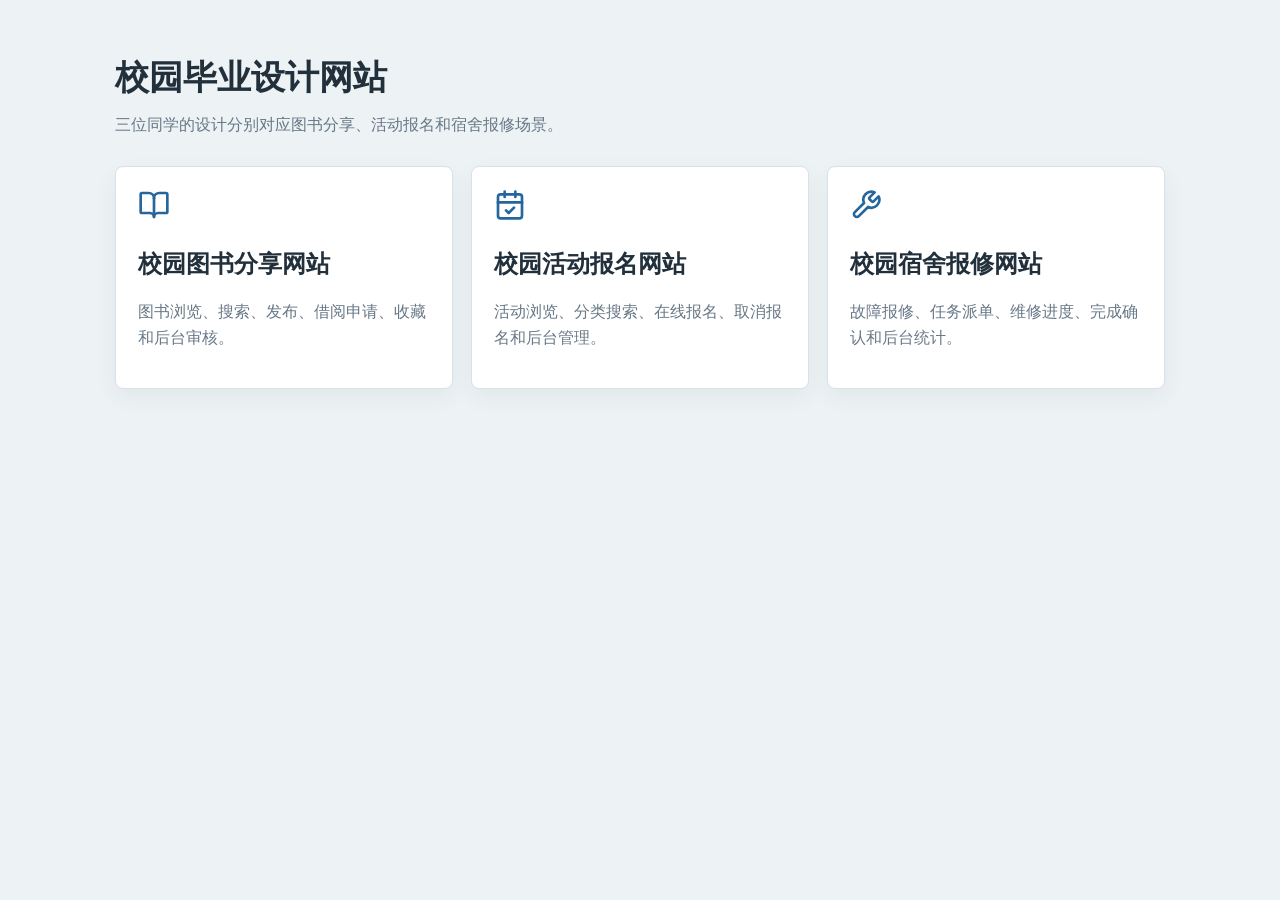
==== index.html @ 001015bd "Deploy three campus project websites" ====
<!doctype html>
<html lang="zh-CN">
  <head>
    <meta charset="UTF-8" />
    <meta name="viewport" content="width=device-width, initial-scale=1.0" />
    <title>校园毕业设计网站</title>
    <link rel="stylesheet" href="shared/styles.css" />
  </head>
  <body>
    <main class="landing-page">
      <h1>校园毕业设计网站</h1>
      <p>三位同学的设计分别对应图书分享、活动报名和宿舍报修场景。</p>
      <div class="project-links">
        <a class="project-link" href="book/">
          <i data-lucide="book-open"></i>
          <h2>校园图书分享网站</h2>
          <p>图书浏览、搜索、发布、借阅申请、收藏和后台审核。</p>
        </a>
        <a class="project-link" href="activity/">
          <i data-lucide="calendar-check"></i>
          <h2>校园活动报名网站</h2>
          <p>活动浏览、分类搜索、在线报名、取消报名和后台管理。</p>
        </a>
        <a class="project-link" href="repair/">
          <i data-lucide="wrench"></i>
          <h2>校园宿舍报修网站</h2>
          <p>故障报修、任务派单、维修进度、完成确认和后台统计。</p>
        </a>
      </div>
    </main>
    <script src="shared/lucide.min.js"></script>
    <script>lucide.createIcons();</script>
  </body>
</html>
---- shared/styles.css ----
:root {
  --ink: #22303c;
  --muted: #687887;
  --line: #d9e1e7;
  --paper: #ffffff;
  --soft: #f3f6f8;
  --blue: #25669c;
  --blue-dark: #184b76;
  --green: #377c58;
  --orange: #c46a2d;
  --red: #b84949;
  --shadow: 0 12px 32px rgba(27, 43, 57, 0.09);
}

* {
  box-sizing: border-box;
}

body {
  margin: 0;
  color: var(--ink);
  background: #edf2f5;
  font-family: "Microsoft YaHei", "PingFang SC", Arial, sans-serif;
  line-height: 1.6;
}

button,
input,
select,
textarea {
  font: inherit;
}

button {
  color: inherit;
}

button:focus-visible,
input:focus-visible,
select:focus-visible,
textarea:focus-visible {
  outline: 3px solid rgba(37, 102, 156, 0.22);
  outline-offset: 2px;
}

a {
  color: inherit;
  text-decoration: none;
}

.site-header {
  position: sticky;
  top: 0;
  z-index: 20;
  border-bottom: 1px solid var(--line);
  background: rgba(255, 255, 255, 0.98);
  box-shadow: 0 3px 10px rgba(27, 43, 57, 0.04);
}

.topbar,
.nav-row,
.page {
  width: min(1160px, calc(100% - 32px));
  margin: 0 auto;
}

.topbar {
  min-height: 70px;
  display: grid;
  grid-template-columns: minmax(210px, 1fr) minmax(260px, 520px) auto;
  align-items: center;
  gap: 20px;
}

.brand {
  display: inline-flex;
  align-items: center;
  gap: 10px;
  padding: 0;
  border: 0;
  background: transparent;
  cursor: pointer;
  text-align: left;
}

.brand-mark {
  width: 42px;
  height: 42px;
  display: grid;
  place-items: center;
  color: #fff;
  background: var(--blue);
  border-radius: 8px;
}

.brand-mark svg,
.brand-mark i {
  width: 22px;
  height: 22px;
}

.brand strong {
  display: block;
  font-size: 19px;
  line-height: 1.1;
}

.brand small {
  display: block;
  margin-top: 2px;
  color: var(--muted);
  font-size: 12px;
}

.global-search {
  display: grid;
  grid-template-columns: 20px minmax(0, 1fr) auto;
  align-items: center;
  gap: 8px;
  height: 42px;
  padding: 0 7px 0 12px;
  border: 1px solid var(--line);
  background: var(--soft);
  border-radius: 7px;
}

.global-search input {
  min-width: 0;
  border: 0;
  outline: 0;
  background: transparent;
}

.global-search button,
.primary-button {
  min-height: 36px;
  display: inline-flex;
  align-items: center;
  justify-content: center;
  gap: 6px;
  padding: 0 14px;
  color: #fff;
  border: 1px solid var(--blue);
  background: var(--blue);
  border-radius: 6px;
  cursor: pointer;
}

.global-search button:hover,
.primary-button:hover {
  background: var(--blue-dark);
}

.header-actions {
  display: flex;
  justify-content: flex-end;
  gap: 8px;
}

.secondary-button,
.danger-button,
.text-button {
  min-height: 36px;
  display: inline-flex;
  align-items: center;
  justify-content: center;
  gap: 6px;
  padding: 0 13px;
  border-radius: 6px;
  cursor: pointer;
}

.secondary-button {
  color: var(--ink);
  border: 1px solid var(--line);
  background: #fff;
}

.secondary-button:hover {
  border-color: #b7c5d0;
  background: #f7f9fb;
}

.danger-button {
  color: #fff;
  border: 1px solid var(--red);
  background: var(--red);
}

.text-button {
  padding: 0;
  color: var(--blue);
  border: 0;
  background: transparent;
}

.primary-button svg,
.secondary-button svg,
.danger-button svg,
.text-button svg {
  width: 17px;
  height: 17px;
}

.nav-row {
  display: flex;
  gap: 3px;
  overflow-x: auto;
}

.nav-row button {
  position: relative;
  min-height: 47px;
  display: inline-flex;
  align-items: center;
  gap: 7px;
  padding: 0 14px;
  white-space: nowrap;
  color: #50606e;
  border: 0;
  background: transparent;
  cursor: pointer;
}

.nav-row button.active,
.nav-row button:hover {
  color: var(--blue);
}

.nav-row button.active::after {
  content: "";
  position: absolute;
  left: 12px;
  right: 12px;
  bottom: 0;
  height: 3px;
  background: var(--blue);
  border-radius: 2px 2px 0 0;
}

.page {
  padding: 24px 0 54px;
}

.view {
  display: none;
}

.view.active {
  display: block;
}

.page-banner {
  display: grid;
  grid-template-columns: minmax(0, 1fr) minmax(260px, 390px);
  align-items: center;
  gap: 32px;
  min-height: 220px;
  padding: 34px 40px;
  color: #fff;
  background: linear-gradient(120deg, #1d517f, #387d5a);
  border-radius: 8px;
}

.page-banner h1 {
  margin: 0;
  font-size: 32px;
  line-height: 1.3;
}

.page-banner p {
  margin: 10px 0 0;
  color: rgba(255, 255, 255, 0.84);
}

.eyebrow {
  display: inline-block;
  margin-bottom: 5px;
  color: var(--blue);
  font-size: 12px;
  font-weight: 700;
  letter-spacing: 0.08em;
}

.page-banner .eyebrow {
  color: #dcecff;
}

.banner-panel {
  padding: 20px;
  color: var(--ink);
  background: #fff;
  border-radius: 8px;
  box-shadow: var(--shadow);
}

.banner-panel strong {
  display: block;
  margin-bottom: 6px;
  font-size: 18px;
}

.banner-panel p {
  margin: 0 0 14px;
  color: var(--muted);
}

.page-head,
.section-head {
  display: flex;
  align-items: flex-end;
  justify-content: space-between;
  gap: 16px;
}

.page-head {
  margin-bottom: 18px;
  padding: 20px 22px;
  background: #fff;
  border: 1px solid var(--line);
  border-radius: 8px;
}

.section-head {
  margin: 28px 0 12px;
}

.page-head h1,
.section-head h2 {
  margin: 0;
}

.page-head p,
.section-head p {
  margin: 5px 0 0;
  color: var(--muted);
}

.stats-strip {
  display: grid;
  grid-template-columns: repeat(4, minmax(0, 1fr));
  gap: 1px;
  margin: 18px 0 24px;
  overflow: hidden;
  background: var(--line);
  border: 1px solid var(--line);
  border-radius: 8px;
}

.stat {
  min-height: 70px;
  padding: 12px 16px;
  background: #fff;
}

.stat strong {
  display: block;
  color: var(--blue);
  font-size: 22px;
}

.stat span {
  color: var(--muted);
  font-size: 13px;
}

.filter-bar {
  display: grid;
  gap: 10px;
  margin-bottom: 18px;
  padding: 16px 18px;
  background: #fff;
  border: 1px solid var(--line);
  border-radius: 8px;
}

.filter-line {
  display: grid;
  grid-template-columns: 62px minmax(0, 1fr);
  align-items: start;
  gap: 10px;
}

.filter-line > span {
  padding-top: 6px;
  color: var(--muted);
  font-size: 13px;
  font-weight: 700;
}

.chip-list {
  display: flex;
  flex-wrap: wrap;
  gap: 8px;
}

.chip-list button {
  min-height: 34px;
  padding: 0 12px;
  border: 1px solid var(--line);
  background: #fff;
  border-radius: 999px;
  cursor: pointer;
}

.chip-list button.active,
.chip-list button:hover {
  color: var(--blue);
  border-color: #9bbbd7;
  background: #eef5fb;
}

.card-grid {
  display: grid;
  grid-template-columns: repeat(4, minmax(0, 1fr));
  gap: 16px;
}

.data-card {
  min-width: 0;
  overflow: hidden;
  background: #fff;
  border: 1px solid var(--line);
  border-radius: 8px;
}

.data-card-media {
  aspect-ratio: 16 / 10;
  background: #e9eef2;
}

.data-card-media img {
  width: 100%;
  height: 100%;
  display: block;
  object-fit: cover;
}

.data-card-body {
  padding: 13px;
}

.data-card-body h3 {
  display: -webkit-box;
  min-height: 48px;
  margin: 4px 0 8px;
  overflow: hidden;
  font-size: 16px;
  line-height: 1.5;
  -webkit-box-orient: vertical;
  -webkit-line-clamp: 2;
}

.category-label {
  color: var(--green);
  font-size: 12px;
  font-weight: 700;
}

.card-price {
  color: var(--orange);
  font-size: 20px;
  font-weight: 700;
}

.card-meta {
  display: flex;
  justify-content: space-between;
  gap: 8px;
  margin-top: 8px;
  color: var(--muted);
  font-size: 12px;
}

.card-actions {
  display: flex;
  flex-wrap: wrap;
  gap: 7px;
  margin-top: 12px;
}

.card-actions button {
  min-height: 32px;
  padding: 0 10px;
  font-size: 13px;
}

.status {
  display: inline-flex;
  min-height: 23px;
  align-items: center;
  padding: 0 8px;
  border-radius: 999px;
  font-size: 12px;
  font-weight: 700;
}

.status-pending {
  color: #855714;
  background: #fff1cf;
}

.status-active,
.status-open,
.status-completed {
  color: #276342;
  background: #e2f3e8;
}

.status-sold,
.status-closed,
.status-cancelled {
  color: #626c76;
  background: #e9edf1;
}

.status-processing,
.status-assigned,
.status-full {
  color: #285d8a;
  background: #e2eef8;
}

.empty-state {
  grid-column: 1 / -1;
  padding: 38px 20px;
  text-align: center;
  color: var(--muted);
  border: 1px dashed #bdc9d3;
  background: rgba(255, 255, 255, 0.75);
  border-radius: 8px;
}

.empty-state svg {
  width: 30px;
  height: 30px;
  margin-bottom: 8px;
}

.record-list {
  display: grid;
  gap: 10px;
}

.record {
  display: grid;
  grid-template-columns: 88px minmax(0, 1fr) auto;
  align-items: center;
  gap: 14px;
  padding: 12px;
  background: #fff;
  border: 1px solid var(--line);
  border-radius: 8px;
}

.record img {
  width: 88px;
  height: 66px;
  object-fit: cover;
  border-radius: 6px;
}

.record-info {
  min-width: 0;
}

.record-info strong {
  display: block;
  overflow: hidden;
  text-overflow: ellipsis;
  white-space: nowrap;
}

.record-info p {
  margin: 3px 0 0;
  color: var(--muted);
  font-size: 13px;
}

.record-actions {
  display: flex;
  flex-wrap: wrap;
  justify-content: flex-end;
  gap: 7px;
}

.record-actions button {
  min-height: 32px;
  padding: 0 10px;
  font-size: 13px;
}

.form-shell,
.profile-shell,
.admin-panel {
  padding: 20px;
  background: #fff;
  border: 1px solid var(--line);
  border-radius: 8px;
}

.form-grid {
  display: grid;
  grid-template-columns: repeat(2, minmax(0, 1fr));
  gap: 14px 16px;
}

.field {
  display: grid;
  gap: 6px;
}

.field.full {
  grid-column: 1 / -1;
}

.field label {
  font-weight: 700;
}

.field input,
.field select,
.field textarea {
  width: 100%;
  min-height: 42px;
  padding: 8px 10px;
  border: 1px solid #c7d2dc;
  border-radius: 6px;
  background: #fff;
}

.field textarea {
  min-height: 100px;
  resize: vertical;
}

.form-actions {
  display: flex;
  gap: 9px;
  flex-wrap: wrap;
  margin-top: 16px;
}

.table-wrap {
  overflow-x: auto;
}

table {
  width: 100%;
  min-width: 720px;
  border-collapse: collapse;
}

th,
td {
  padding: 10px;
  border-bottom: 1px solid #e7edf1;
  text-align: left;
}

th {
  background: #f4f8fb;
  font-size: 13px;
}

.modal {
  width: min(560px, calc(100% - 24px));
  max-height: calc(100vh - 32px);
  padding: 0;
  border: 0;
  background: transparent;
}

.modal::backdrop {
  background: rgba(16, 27, 38, 0.58);
}

.modal-card {
  position: relative;
  max-height: calc(100vh - 32px);
  padding: 24px;
  overflow-y: auto;
  background: #fff;
  border-radius: 10px;
  box-shadow: 0 24px 70px rgba(16, 27, 38, 0.25);
}

.modal-close {
  position: absolute;
  top: 12px;
  right: 12px;
  width: 34px;
  height: 34px;
  display: grid;
  place-items: center;
  padding: 0;
  border: 0;
  background: transparent;
  border-radius: 50%;
  cursor: pointer;
}

.auth-tabs {
  display: grid;
  grid-template-columns: repeat(2, 1fr);
  margin: 16px 0;
  border-bottom: 1px solid var(--line);
}

.auth-tabs button {
  height: 40px;
  border: 0;
  border-bottom: 3px solid transparent;
  background: transparent;
  cursor: pointer;
}

.auth-tabs button.active {
  color: var(--blue);
  border-color: var(--blue);
  font-weight: 700;
}

.demo-note {
  color: var(--muted);
  font-size: 13px;
}

.toast {
  position: fixed;
  left: 50%;
  bottom: 24px;
  z-index: 100;
  min-width: 210px;
  max-width: calc(100% - 32px);
  padding: 10px 15px;
  color: #fff;
  text-align: center;
  background: #263542;
  border-radius: 6px;
  box-shadow: var(--shadow);
  opacity: 0;
  transform: translate(-50%, 10px);
  pointer-events: none;
  transition: 160ms ease;
}

.toast.show {
  opacity: 1;
  transform: translate(-50%, 0);
}

[hidden] {
  display: none !important;
}

.landing-page {
  width: min(1050px, calc(100% - 30px));
  margin: 0 auto;
  padding: 50px 0;
}

.landing-page h1 {
  margin: 0 0 8px;
  font-size: 34px;
}

.landing-page > p {
  margin: 0 0 28px;
  color: var(--muted);
}

.project-links {
  display: grid;
  grid-template-columns: repeat(3, minmax(0, 1fr));
  gap: 18px;
}

.project-link {
  min-height: 210px;
  padding: 22px;
  background: #fff;
  border: 1px solid var(--line);
  border-radius: 8px;
  box-shadow: 0 8px 22px rgba(27, 43, 57, 0.06);
}

.project-link svg {
  width: 32px;
  height: 32px;
  color: var(--blue);
}

.project-link h2 {
  margin: 16px 0 8px;
}

.project-link p {
  color: var(--muted);
}

@media (max-width: 900px) {
  .topbar {
    grid-template-columns: 1fr auto;
    padding: 11px 0;
  }

  .global-search {
    grid-column: 1 / -1;
    grid-row: 2;
  }

  .page-banner {
    grid-template-columns: 1fr;
    padding: 28px;
  }

  .card-grid {
    grid-template-columns: repeat(2, minmax(0, 1fr));
  }

  .stats-strip {
    grid-template-columns: repeat(2, minmax(0, 1fr));
  }

  .project-links {
    grid-template-columns: 1fr;
  }
}

@media (max-width: 620px) {
  .topbar,
  .nav-row,
  .page {
    width: min(100% - 20px, 1160px);
  }

  .brand small,
  .header-actions .logout-label {
    display: none;
  }

  .page-banner h1 {
    font-size: 27px;
  }

  .card-grid,
  .form-grid {
    grid-template-columns: 1fr;
  }

  .filter-line {
    grid-template-columns: 1fr;
  }

  .page-head,
  .section-head {
    flex-direction: column;
    align-items: flex-start;
  }

  .record {
    grid-template-columns: 72px minmax(0, 1fr);
  }

  .record img {
    width: 72px;
    height: 58px;
  }

  .record-actions {
    grid-column: 1 / -1;
    justify-content: flex-start;
  }
}
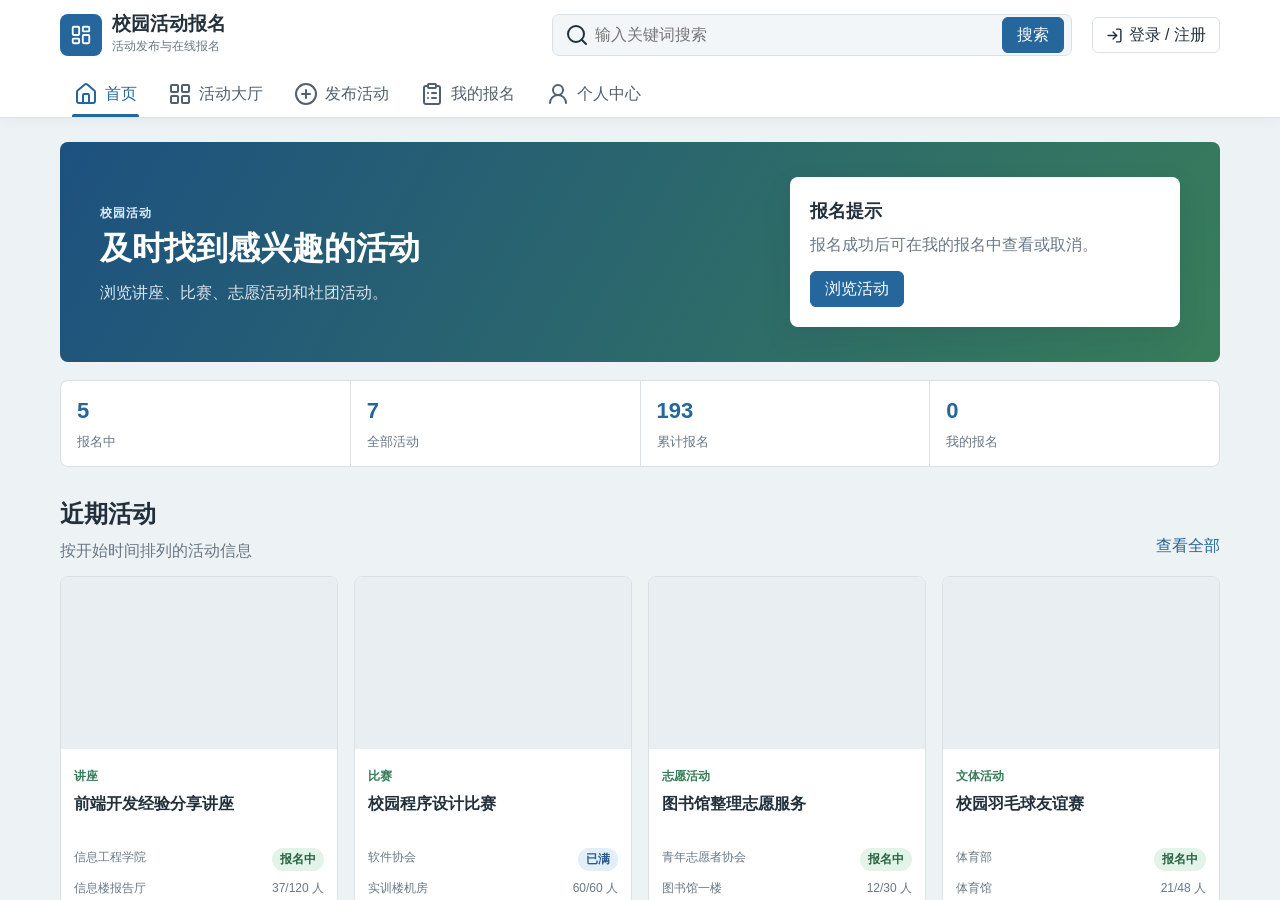
==== commit 49a9a116: "Deploy three campus project websites" ====
--- a/index.html
+++ b/index.html
@@ -3,32 +3,10 @@
   <head>
     <meta charset="UTF-8" />
     <meta name="viewport" content="width=device-width, initial-scale=1.0" />
-    <title>校园毕业设计网站</title>
-    <link rel="stylesheet" href="shared/styles.css" />
+    <meta http-equiv="refresh" content="0; url=activity/" />
+    <title>校园活动报名网站</title>
   </head>
   <body>
-    <main class="landing-page">
-      <h1>校园毕业设计网站</h1>
-      <p>三位同学的设计分别对应图书分享、活动报名和宿舍报修场景。</p>
-      <div class="project-links">
-        <a class="project-link" href="book/">
-          <i data-lucide="book-open"></i>
-          <h2>校园图书分享网站</h2>
-          <p>图书浏览、搜索、发布、借阅申请、收藏和后台审核。</p>
-        </a>
-        <a class="project-link" href="activity/">
-          <i data-lucide="calendar-check"></i>
-          <h2>校园活动报名网站</h2>
-          <p>活动浏览、分类搜索、在线报名、取消报名和后台管理。</p>
-        </a>
-        <a class="project-link" href="repair/">
-          <i data-lucide="wrench"></i>
-          <h2>校园宿舍报修网站</h2>
-          <p>故障报修、任务派单、维修进度、完成确认和后台统计。</p>
-        </a>
-      </div>
-    </main>
-    <script src="shared/lucide.min.js"></script>
-    <script>lucide.createIcons();</script>
+    <p><a href="activity/">进入校园活动报名网站</a></p>
   </body>
 </html>
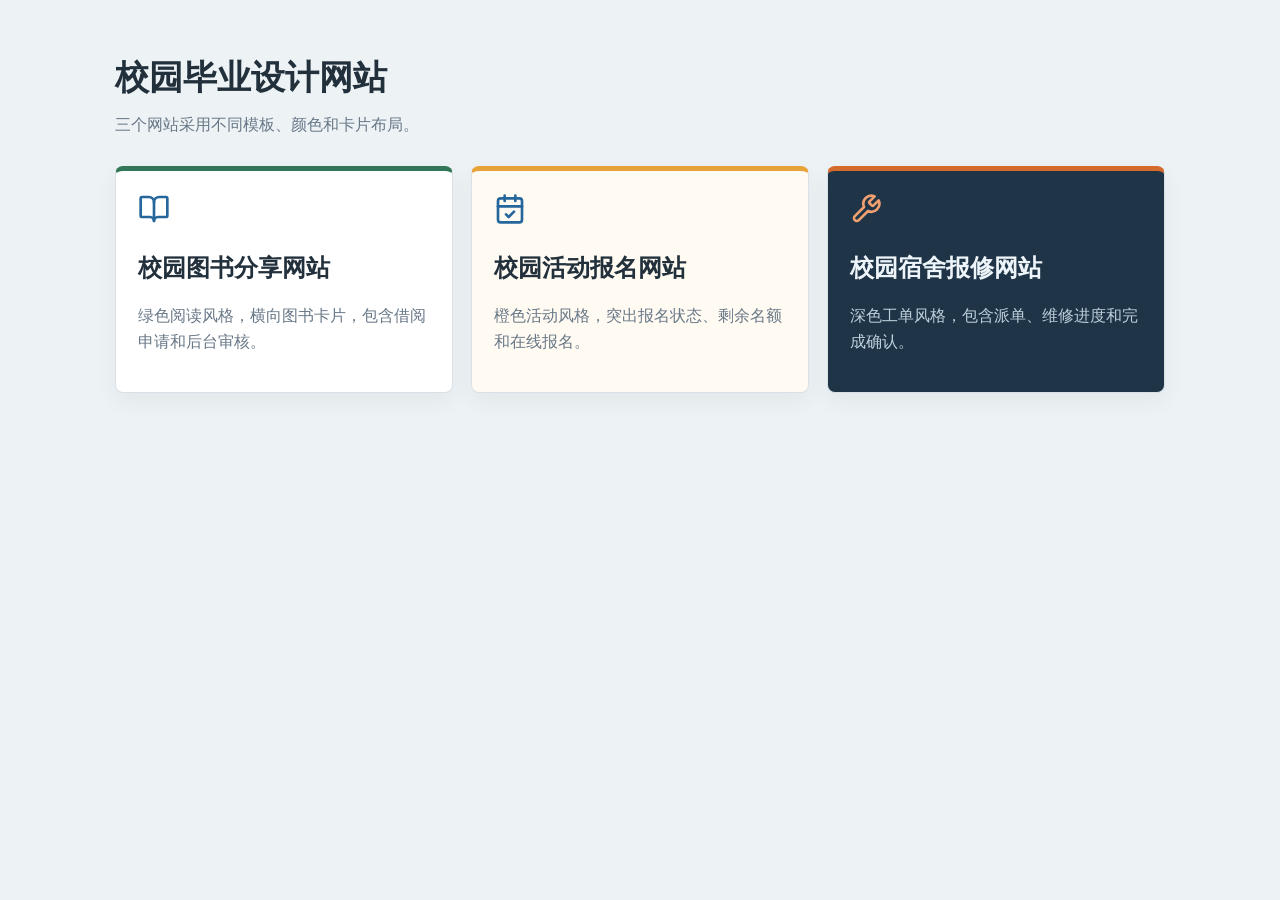
==== commit aab29c06: "Deploy three campus project websites" ====
--- a/index.html
+++ b/index.html
@@ -3,10 +3,32 @@
   <head>
     <meta charset="UTF-8" />
     <meta name="viewport" content="width=device-width, initial-scale=1.0" />
-    <meta http-equiv="refresh" content="0; url=activity/" />
-    <title>校园活动报名网站</title>
+    <title>校园毕业设计网站</title>
+    <link rel="stylesheet" href="shared/styles.css" />
   </head>
-  <body>
-    <p><a href="activity/">进入校园活动报名网站</a></p>
+  <body class="landing-body">
+    <main class="landing-page">
+      <h1>校园毕业设计网站</h1>
+      <p>三个网站采用不同模板、颜色和卡片布局。</p>
+      <div class="project-links">
+        <a class="project-link book-link" href="book/">
+          <i data-lucide="book-open"></i>
+          <h2>校园图书分享网站</h2>
+          <p>绿色阅读风格，横向图书卡片，包含借阅申请和后台审核。</p>
+        </a>
+        <a class="project-link activity-link" href="activity/">
+          <i data-lucide="calendar-check"></i>
+          <h2>校园活动报名网站</h2>
+          <p>橙色活动风格，突出报名状态、剩余名额和在线报名。</p>
+        </a>
+        <a class="project-link repair-link" href="repair/">
+          <i data-lucide="wrench"></i>
+          <h2>校园宿舍报修网站</h2>
+          <p>深色工单风格，包含派单、维修进度和完成确认。</p>
+        </a>
+      </div>
+    </main>
+    <script src="shared/lucide.min.js"></script>
+    <script>lucide.createIcons();</script>
   </body>
 </html>
--- a/shared/styles.css
+++ b/shared/styles.css
@@ -0,0 +1,1065 @@
+:root {
+  --ink: #22303c;
+  --muted: #687887;
+  --line: #d9e1e7;
+  --paper: #ffffff;
+  --soft: #f3f6f8;
+  --blue: #25669c;
+  --blue-dark: #184b76;
+  --green: #377c58;
+  --orange: #c46a2d;
+  --red: #b84949;
+  --shadow: 0 12px 32px rgba(27, 43, 57, 0.09);
+}
+
+* {
+  box-sizing: border-box;
+}
+
+body {
+  margin: 0;
+  color: var(--ink);
+  background: #edf2f5;
+  font-family: "Microsoft YaHei", "PingFang SC", Arial, sans-serif;
+  line-height: 1.6;
+}
+
+button,
+input,
+select,
+textarea {
+  font: inherit;
+}
+
+button {
+  color: inherit;
+}
+
+button:focus-visible,
+input:focus-visible,
+select:focus-visible,
+textarea:focus-visible {
+  outline: 3px solid rgba(37, 102, 156, 0.22);
+  outline-offset: 2px;
+}
+
+a {
+  color: inherit;
+  text-decoration: none;
+}
+
+.site-header {
+  position: sticky;
+  top: 0;
+  z-index: 20;
+  border-bottom: 1px solid var(--line);
+  background: rgba(255, 255, 255, 0.98);
+  box-shadow: 0 3px 10px rgba(27, 43, 57, 0.04);
+}
+
+.topbar,
+.nav-row,
+.page {
+  width: min(1160px, calc(100% - 32px));
+  margin: 0 auto;
+}
+
+.topbar {
+  min-height: 70px;
+  display: grid;
+  grid-template-columns: minmax(210px, 1fr) minmax(260px, 520px) auto;
+  align-items: center;
+  gap: 20px;
+}
+
+.brand {
+  display: inline-flex;
+  align-items: center;
+  gap: 10px;
+  padding: 0;
+  border: 0;
+  background: transparent;
+  cursor: pointer;
+  text-align: left;
+}
+
+.brand-mark {
+  width: 42px;
+  height: 42px;
+  display: grid;
+  place-items: center;
+  color: #fff;
+  background: var(--blue);
+  border-radius: 8px;
+}
+
+.brand-mark svg,
+.brand-mark i {
+  width: 22px;
+  height: 22px;
+}
+
+.brand strong {
+  display: block;
+  font-size: 19px;
+  line-height: 1.1;
+}
+
+.brand small {
+  display: block;
+  margin-top: 2px;
+  color: var(--muted);
+  font-size: 12px;
+}
+
+.global-search {
+  display: grid;
+  grid-template-columns: 20px minmax(0, 1fr) auto;
+  align-items: center;
+  gap: 8px;
+  height: 42px;
+  padding: 0 7px 0 12px;
+  border: 1px solid var(--line);
+  background: var(--soft);
+  border-radius: 7px;
+}
+
+.global-search input {
+  min-width: 0;
+  border: 0;
+  outline: 0;
+  background: transparent;
+}
+
+.global-search button,
+.primary-button {
+  min-height: 36px;
+  display: inline-flex;
+  align-items: center;
+  justify-content: center;
+  gap: 6px;
+  padding: 0 14px;
+  color: #fff;
+  border: 1px solid var(--blue);
+  background: var(--blue);
+  border-radius: 6px;
+  cursor: pointer;
+}
+
+.global-search button:hover,
+.primary-button:hover {
+  background: var(--blue-dark);
+}
+
+.header-actions {
+  display: flex;
+  justify-content: flex-end;
+  gap: 8px;
+}
+
+.secondary-button,
+.danger-button,
+.text-button {
+  min-height: 36px;
+  display: inline-flex;
+  align-items: center;
+  justify-content: center;
+  gap: 6px;
+  padding: 0 13px;
+  border-radius: 6px;
+  cursor: pointer;
+}
+
+.secondary-button {
+  color: var(--ink);
+  border: 1px solid var(--line);
+  background: #fff;
+}
+
+.secondary-button:hover {
+  border-color: #b7c5d0;
+  background: #f7f9fb;
+}
+
+.danger-button {
+  color: #fff;
+  border: 1px solid var(--red);
+  background: var(--red);
+}
+
+.text-button {
+  padding: 0;
+  color: var(--blue);
+  border: 0;
+  background: transparent;
+}
+
+.primary-button svg,
+.secondary-button svg,
+.danger-button svg,
+.text-button svg {
+  width: 17px;
+  height: 17px;
+}
+
+.nav-row {
+  display: flex;
+  gap: 3px;
+  overflow-x: auto;
+}
+
+.nav-row button {
+  position: relative;
+  min-height: 47px;
+  display: inline-flex;
+  align-items: center;
+  gap: 7px;
+  padding: 0 14px;
+  white-space: nowrap;
+  color: #50606e;
+  border: 0;
+  background: transparent;
+  cursor: pointer;
+}
+
+.nav-row button.active,
+.nav-row button:hover {
+  color: var(--blue);
+}
+
+.nav-row button.active::after {
+  content: "";
+  position: absolute;
+  left: 12px;
+  right: 12px;
+  bottom: 0;
+  height: 3px;
+  background: var(--blue);
+  border-radius: 2px 2px 0 0;
+}
+
+.page {
+  padding: 24px 0 54px;
+}
+
+.view {
+  display: none;
+}
+
+.view.active {
+  display: block;
+}
+
+.page-banner {
+  display: grid;
+  grid-template-columns: minmax(0, 1fr) minmax(260px, 390px);
+  align-items: center;
+  gap: 32px;
+  min-height: 220px;
+  padding: 34px 40px;
+  color: #fff;
+  background: linear-gradient(120deg, #1d517f, #387d5a);
+  border-radius: 8px;
+}
+
+.page-banner h1 {
+  margin: 0;
+  font-size: 32px;
+  line-height: 1.3;
+}
+
+.page-banner p {
+  margin: 10px 0 0;
+  color: rgba(255, 255, 255, 0.84);
+}
+
+.eyebrow {
+  display: inline-block;
+  margin-bottom: 5px;
+  color: var(--blue);
+  font-size: 12px;
+  font-weight: 700;
+  letter-spacing: 0.08em;
+}
+
+.page-banner .eyebrow {
+  color: #dcecff;
+}
+
+.banner-panel {
+  padding: 20px;
+  color: var(--ink);
+  background: #fff;
+  border-radius: 8px;
+  box-shadow: var(--shadow);
+}
+
+.banner-panel strong {
+  display: block;
+  margin-bottom: 6px;
+  font-size: 18px;
+}
+
+.banner-panel p {
+  margin: 0 0 14px;
+  color: var(--muted);
+}
+
+.page-head,
+.section-head {
+  display: flex;
+  align-items: flex-end;
+  justify-content: space-between;
+  gap: 16px;
+}
+
+.page-head {
+  margin-bottom: 18px;
+  padding: 20px 22px;
+  background: #fff;
+  border: 1px solid var(--line);
+  border-radius: 8px;
+}
+
+.section-head {
+  margin: 28px 0 12px;
+}
+
+.page-head h1,
+.section-head h2 {
+  margin: 0;
+}
+
+.page-head p,
+.section-head p {
+  margin: 5px 0 0;
+  color: var(--muted);
+}
+
+.stats-strip {
+  display: grid;
+  grid-template-columns: repeat(4, minmax(0, 1fr));
+  gap: 1px;
+  margin: 18px 0 24px;
+  overflow: hidden;
+  background: var(--line);
+  border: 1px solid var(--line);
+  border-radius: 8px;
+}
+
+.stat {
+  min-height: 70px;
+  padding: 12px 16px;
+  background: #fff;
+}
+
+.stat strong {
+  display: block;
+  color: var(--blue);
+  font-size: 22px;
+}
+
+.stat span {
+  color: var(--muted);
+  font-size: 13px;
+}
+
+.filter-bar {
+  display: grid;
+  gap: 10px;
+  margin-bottom: 18px;
+  padding: 16px 18px;
+  background: #fff;
+  border: 1px solid var(--line);
+  border-radius: 8px;
+}
+
+.filter-line {
+  display: grid;
+  grid-template-columns: 62px minmax(0, 1fr);
+  align-items: start;
+  gap: 10px;
+}
+
+.filter-line > span {
+  padding-top: 6px;
+  color: var(--muted);
+  font-size: 13px;
+  font-weight: 700;
+}
+
+.chip-list {
+  display: flex;
+  flex-wrap: wrap;
+  gap: 8px;
+}
+
+.chip-list button {
+  min-height: 34px;
+  padding: 0 12px;
+  border: 1px solid var(--line);
+  background: #fff;
+  border-radius: 999px;
+  cursor: pointer;
+}
+
+.chip-list button.active,
+.chip-list button:hover {
+  color: var(--blue);
+  border-color: #9bbbd7;
+  background: #eef5fb;
+}
+
+.card-grid {
+  display: grid;
+  grid-template-columns: repeat(4, minmax(0, 1fr));
+  gap: 16px;
+}
+
+.data-card {
+  min-width: 0;
+  overflow: hidden;
+  background: #fff;
+  border: 1px solid var(--line);
+  border-radius: 8px;
+}
+
+.data-card-media {
+  aspect-ratio: 16 / 10;
+  background: #e9eef2;
+}
+
+.data-card-media img {
+  width: 100%;
+  height: 100%;
+  display: block;
+  object-fit: cover;
+}
+
+.data-card-body {
+  padding: 13px;
+}
+
+.data-card-body h3 {
+  display: -webkit-box;
+  min-height: 48px;
+  margin: 4px 0 8px;
+  overflow: hidden;
+  font-size: 16px;
+  line-height: 1.5;
+  -webkit-box-orient: vertical;
+  -webkit-line-clamp: 2;
+}
+
+.category-label {
+  color: var(--green);
+  font-size: 12px;
+  font-weight: 700;
+}
+
+.card-price {
+  color: var(--orange);
+  font-size: 20px;
+  font-weight: 700;
+}
+
+.card-meta {
+  display: flex;
+  justify-content: space-between;
+  gap: 8px;
+  margin-top: 8px;
+  color: var(--muted);
+  font-size: 12px;
+}
+
+.card-actions {
+  display: flex;
+  flex-wrap: wrap;
+  gap: 7px;
+  margin-top: 12px;
+}
+
+.card-actions button {
+  min-height: 32px;
+  padding: 0 10px;
+  font-size: 13px;
+}
+
+.status {
+  display: inline-flex;
+  min-height: 23px;
+  align-items: center;
+  padding: 0 8px;
+  border-radius: 999px;
+  font-size: 12px;
+  font-weight: 700;
+}
+
+.status-pending {
+  color: #855714;
+  background: #fff1cf;
+}
+
+.status-active,
+.status-open,
+.status-completed {
+  color: #276342;
+  background: #e2f3e8;
+}
+
+.status-sold,
+.status-closed,
+.status-cancelled {
+  color: #626c76;
+  background: #e9edf1;
+}
+
+.status-processing,
+.status-assigned,
+.status-full {
+  color: #285d8a;
+  background: #e2eef8;
+}
+
+.empty-state {
+  grid-column: 1 / -1;
+  padding: 38px 20px;
+  text-align: center;
+  color: var(--muted);
+  border: 1px dashed #bdc9d3;
+  background: rgba(255, 255, 255, 0.75);
+  border-radius: 8px;
+}
+
+.empty-state svg {
+  width: 30px;
+  height: 30px;
+  margin-bottom: 8px;
+}
+
+.record-list {
+  display: grid;
+  gap: 10px;
+}
+
+.record {
+  display: grid;
+  grid-template-columns: 88px minmax(0, 1fr) auto;
+  align-items: center;
+  gap: 14px;
+  padding: 12px;
+  background: #fff;
+  border: 1px solid var(--line);
+  border-radius: 8px;
+}
+
+.record img {
+  width: 88px;
+  height: 66px;
+  object-fit: cover;
+  border-radius: 6px;
+}
+
+.record-info {
+  min-width: 0;
+}
+
+.record-info strong {
+  display: block;
+  overflow: hidden;
+  text-overflow: ellipsis;
+  white-space: nowrap;
+}
+
+.record-info p {
+  margin: 3px 0 0;
+  color: var(--muted);
+  font-size: 13px;
+}
+
+.record-actions {
+  display: flex;
+  flex-wrap: wrap;
+  justify-content: flex-end;
+  gap: 7px;
+}
+
+.record-actions button {
+  min-height: 32px;
+  padding: 0 10px;
+  font-size: 13px;
+}
+
+.form-shell,
+.profile-shell,
+.admin-panel {
+  padding: 20px;
+  background: #fff;
+  border: 1px solid var(--line);
+  border-radius: 8px;
+}
+
+.form-grid {
+  display: grid;
+  grid-template-columns: repeat(2, minmax(0, 1fr));
+  gap: 14px 16px;
+}
+
+.field {
+  display: grid;
+  gap: 6px;
+}
+
+.field.full {
+  grid-column: 1 / -1;
+}
+
+.field label {
+  font-weight: 700;
+}
+
+.field input,
+.field select,
+.field textarea {
+  width: 100%;
+  min-height: 42px;
+  padding: 8px 10px;
+  border: 1px solid #c7d2dc;
+  border-radius: 6px;
+  background: #fff;
+}
+
+.field textarea {
+  min-height: 100px;
+  resize: vertical;
+}
+
+.form-actions {
+  display: flex;
+  gap: 9px;
+  flex-wrap: wrap;
+  margin-top: 16px;
+}
+
+.table-wrap {
+  overflow-x: auto;
+}
+
+table {
+  width: 100%;
+  min-width: 720px;
+  border-collapse: collapse;
+}
+
+th,
+td {
+  padding: 10px;
+  border-bottom: 1px solid #e7edf1;
+  text-align: left;
+}
+
+th {
+  background: #f4f8fb;
+  font-size: 13px;
+}
+
+.modal {
+  width: min(560px, calc(100% - 24px));
+  max-height: calc(100vh - 32px);
+  padding: 0;
+  border: 0;
+  background: transparent;
+}
+
+.modal::backdrop {
+  background: rgba(16, 27, 38, 0.58);
+}
+
+.modal-card {
+  position: relative;
+  max-height: calc(100vh - 32px);
+  padding: 24px;
+  overflow-y: auto;
+  background: #fff;
+  border-radius: 10px;
+  box-shadow: 0 24px 70px rgba(16, 27, 38, 0.25);
+}
+
+.modal-close {
+  position: absolute;
+  top: 12px;
+  right: 12px;
+  width: 34px;
+  height: 34px;
+  display: grid;
+  place-items: center;
+  padding: 0;
+  border: 0;
+  background: transparent;
+  border-radius: 50%;
+  cursor: pointer;
+}
+
+.auth-tabs {
+  display: grid;
+  grid-template-columns: repeat(2, 1fr);
+  margin: 16px 0;
+  border-bottom: 1px solid var(--line);
+}
+
+.auth-tabs button {
+  height: 40px;
+  border: 0;
+  border-bottom: 3px solid transparent;
+  background: transparent;
+  cursor: pointer;
+}
+
+.auth-tabs button.active {
+  color: var(--blue);
+  border-color: var(--blue);
+  font-weight: 700;
+}
+
+.demo-note {
+  color: var(--muted);
+  font-size: 13px;
+}
+
+.toast {
+  position: fixed;
+  left: 50%;
+  bottom: 24px;
+  z-index: 100;
+  min-width: 210px;
+  max-width: calc(100% - 32px);
+  padding: 10px 15px;
+  color: #fff;
+  text-align: center;
+  background: #263542;
+  border-radius: 6px;
+  box-shadow: var(--shadow);
+  opacity: 0;
+  transform: translate(-50%, 10px);
+  pointer-events: none;
+  transition: 160ms ease;
+}
+
+.toast.show {
+  opacity: 1;
+  transform: translate(-50%, 0);
+}
+
+[hidden] {
+  display: none !important;
+}
+
+.landing-page {
+  width: min(1050px, calc(100% - 30px));
+  margin: 0 auto;
+  padding: 50px 0;
+}
+
+.landing-page h1 {
+  margin: 0 0 8px;
+  font-size: 34px;
+}
+
+.landing-page > p {
+  margin: 0 0 28px;
+  color: var(--muted);
+}
+
+.project-links {
+  display: grid;
+  grid-template-columns: repeat(3, minmax(0, 1fr));
+  gap: 18px;
+}
+
+.project-link {
+  min-height: 210px;
+  padding: 22px;
+  background: #fff;
+  border: 1px solid var(--line);
+  border-radius: 8px;
+  box-shadow: 0 8px 22px rgba(27, 43, 57, 0.06);
+}
+
+.project-link svg {
+  width: 32px;
+  height: 32px;
+  color: var(--blue);
+}
+
+.project-link h2 {
+  margin: 16px 0 8px;
+}
+
+.project-link p {
+  color: var(--muted);
+}
+
+@media (max-width: 900px) {
+  .topbar {
+    grid-template-columns: 1fr auto;
+    padding: 11px 0;
+  }
+
+  .global-search {
+    grid-column: 1 / -1;
+    grid-row: 2;
+  }
+
+  .page-banner {
+    grid-template-columns: 1fr;
+    padding: 28px;
+  }
+
+  .card-grid {
+    grid-template-columns: repeat(2, minmax(0, 1fr));
+  }
+
+  .stats-strip {
+    grid-template-columns: repeat(2, minmax(0, 1fr));
+  }
+
+  .project-links {
+    grid-template-columns: 1fr;
+  }
+}
+
+@media (max-width: 620px) {
+  .topbar,
+  .nav-row,
+  .page {
+    width: min(100% - 20px, 1160px);
+  }
+
+  .brand small,
+  .header-actions .logout-label {
+    display: none;
+  }
+
+  .page-banner h1 {
+    font-size: 27px;
+  }
+
+  .card-grid,
+  .form-grid {
+    grid-template-columns: 1fr;
+  }
+
+  .filter-line {
+    grid-template-columns: 1fr;
+  }
+
+  .page-head,
+  .section-head {
+    flex-direction: column;
+    align-items: flex-start;
+  }
+
+  .record {
+    grid-template-columns: 72px minmax(0, 1fr);
+  }
+
+  .record img {
+    width: 72px;
+    height: 58px;
+  }
+
+  .record-actions {
+    grid-column: 1 / -1;
+    justify-content: flex-start;
+  }
+}
+
+/* Website-specific visual templates */
+body[data-site="book"] {
+  --blue: #327657;
+  --blue-dark: #245a42;
+  --green: #69834a;
+  background: #eef3eb;
+  font-family: "KaiTi", "Microsoft YaHei", serif;
+}
+
+body[data-site="book"] .site-header {
+  border-top: 5px solid #327657;
+  background: #f9fbf5;
+}
+
+body[data-site="book"] .nav-row {
+  justify-content: center;
+}
+
+body[data-site="book"] .page-banner {
+  color: var(--ink);
+  background: #f5f8f0;
+  border-left: 8px solid #327657;
+  box-shadow: 0 8px 22px rgba(47, 91, 64, 0.08);
+}
+
+body[data-site="book"] .page-banner p {
+  color: #607063;
+}
+
+body[data-site="book"] .banner-panel {
+  border: 1px solid #ccd9c8;
+  box-shadow: none;
+}
+
+body[data-site="book"] .card-grid {
+  grid-template-columns: repeat(3, minmax(0, 1fr));
+}
+
+body[data-site="book"] .data-card {
+  display: grid;
+  grid-template-columns: 40% 60%;
+}
+
+body[data-site="book"] .data-card-media {
+  min-height: 168px;
+  aspect-ratio: auto;
+}
+
+body[data-site="book"] .data-card-body {
+  padding: 15px;
+}
+
+body[data-site="activity"] {
+  --blue: #d9692f;
+  --blue-dark: #b95224;
+  --green: #2e7771;
+  --orange: #dc8d24;
+  background: #fff7ed;
+  font-family: "Microsoft YaHei", "PingFang SC", sans-serif;
+}
+
+body[data-site="activity"] .site-header {
+  border-top: 5px solid #e8a238;
+  background: #fffaf2;
+}
+
+body[data-site="activity"] .nav-row button.active::after {
+  background: #d9692f;
+}
+
+body[data-site="activity"] .page-banner {
+  background: linear-gradient(120deg, #efa13b, #e76532);
+}
+
+body[data-site="activity"] .card-grid {
+  grid-template-columns: repeat(3, minmax(0, 1fr));
+}
+
+body[data-site="activity"] .data-card {
+  border-top: 5px solid #e6a03d;
+  box-shadow: 0 8px 22px rgba(191, 112, 35, 0.08);
+}
+
+body[data-site="activity"] .data-card-media {
+  aspect-ratio: 5 / 3;
+}
+
+body[data-site="repair"] {
+  --blue: #315d7a;
+  --blue-dark: #24495f;
+  --green: #4b7d66;
+  background: #e7edf1;
+  font-family: "DengXian", "Microsoft YaHei", sans-serif;
+}
+
+body[data-site="repair"] .site-header {
+  color: #eef5fa;
+  background: #1f3446;
+  border-top: 5px solid #d46a2c;
+}
+
+body[data-site="repair"] .brand,
+body[data-site="repair"] .nav-row button {
+  color: #eef5fa;
+}
+
+body[data-site="repair"] .brand small {
+  color: #b9ccd9;
+}
+
+body[data-site="repair"] .brand-mark {
+  color: #fff;
+  background: #d46a2c;
+}
+
+body[data-site="repair"] .global-search {
+  border-color: #557185;
+  background: #dfe8ee;
+}
+
+body[data-site="repair"] .page-banner {
+  background: #263d51;
+  border-left: 8px solid #d46a2c;
+}
+
+body[data-site="repair"] .card-grid {
+  grid-template-columns: repeat(3, minmax(0, 1fr));
+}
+
+body[data-site="repair"] .data-card {
+  display: grid;
+  grid-template-columns: 36% 64%;
+  border-left: 5px solid #d46a2c;
+}
+
+body[data-site="repair"] .data-card-media {
+  min-height: 168px;
+  aspect-ratio: auto;
+}
+
+.project-link.book-link {
+  border-top: 5px solid #327657;
+}
+
+.project-link.activity-link {
+  border-top: 5px solid #e8a238;
+  background: #fffaf2;
+}
+
+.project-link.repair-link {
+  color: #eef5fa;
+  border-top: 5px solid #d46a2c;
+  background: #1f3446;
+}
+
+.project-link.repair-link p {
+  color: #bcd0dd;
+}
+
+.project-link.repair-link svg {
+  color: #f0a070;
+}
+
+@media (max-width: 900px) {
+  body[data-site="book"] .card-grid,
+  body[data-site="activity"] .card-grid,
+  body[data-site="repair"] .card-grid {
+    grid-template-columns: repeat(2, minmax(0, 1fr));
+  }
+}
+
+@media (max-width: 620px) {
+  body[data-site="book"] .data-card,
+  body[data-site="repair"] .data-card {
+    display: block;
+  }
+
+  body[data-site="book"] .data-card-media,
+  body[data-site="repair"] .data-card-media {
+    min-height: 0;
+    aspect-ratio: 16 / 10;
+  }
+
+  body[data-site="book"] .card-grid,
+  body[data-site="activity"] .card-grid,
+  body[data-site="repair"] .card-grid {
+    grid-template-columns: 1fr;
+  }
+}
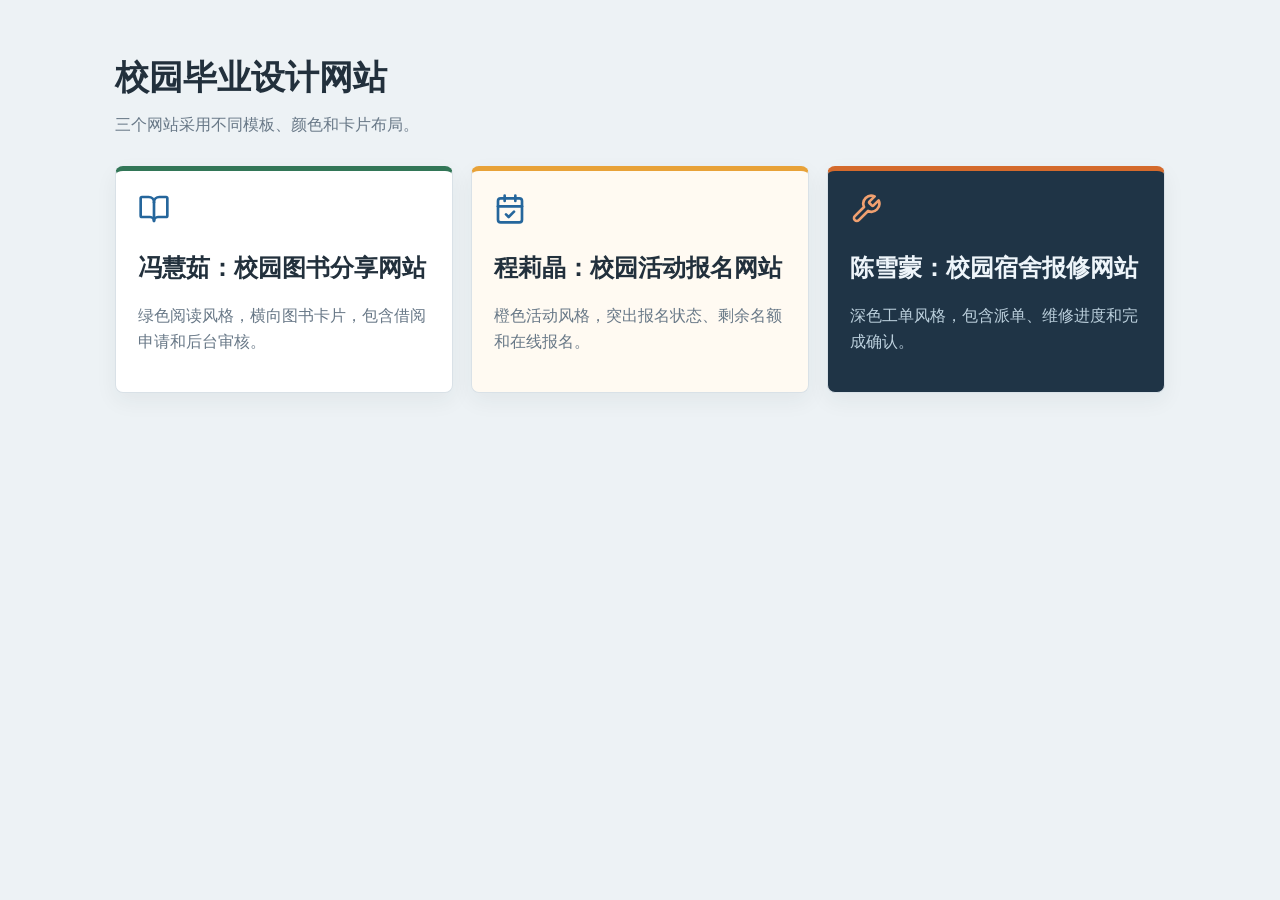
==== commit b5403fa9: "Rewrite book activity and repair as independent sites" ====
--- a/index.html
+++ b/index.html
@@ -4,7 +4,7 @@
     <meta charset="UTF-8" />
     <meta name="viewport" content="width=device-width, initial-scale=1.0" />
     <title>校园毕业设计网站</title>
-    <link rel="stylesheet" href="shared/styles.css" />
+    <link rel="stylesheet" href="style.css" />
   </head>
   <body class="landing-body">
     <main class="landing-page">
@@ -13,22 +13,22 @@
       <div class="project-links">
         <a class="project-link book-link" href="book/">
           <i data-lucide="book-open"></i>
-          <h2>校园图书分享网站</h2>
+          <h2>冯慧茹：校园图书分享网站</h2>
           <p>绿色阅读风格，横向图书卡片，包含借阅申请和后台审核。</p>
         </a>
         <a class="project-link activity-link" href="activity/">
           <i data-lucide="calendar-check"></i>
-          <h2>校园活动报名网站</h2>
+          <h2>程莉晶：校园活动报名网站</h2>
           <p>橙色活动风格，突出报名状态、剩余名额和在线报名。</p>
         </a>
         <a class="project-link repair-link" href="repair/">
           <i data-lucide="wrench"></i>
-          <h2>校园宿舍报修网站</h2>
+          <h2>陈雪蒙：校园宿舍报修网站</h2>
           <p>深色工单风格，包含派单、维修进度和完成确认。</p>
         </a>
       </div>
     </main>
-    <script src="shared/lucide.min.js"></script>
+    <script src="assets/lucide.min.js"></script>
     <script>lucide.createIcons();</script>
   </body>
 </html>
--- a/style.css
+++ b/style.css
@@ -0,0 +1,924 @@
+:root {
+  --ink: #22303c;
+  --muted: #687887;
+  --line: #d9e1e7;
+  --paper: #ffffff;
+  --soft: #f3f6f8;
+  --blue: #25669c;
+  --blue-dark: #184b76;
+  --green: #377c58;
+  --orange: #c46a2d;
+  --red: #b84949;
+  --shadow: 0 12px 32px rgba(27, 43, 57, 0.09);
+}
+
+* {
+  box-sizing: border-box;
+}
+
+body {
+  margin: 0;
+  color: var(--ink);
+  background: #edf2f5;
+  font-family: "Microsoft YaHei", "PingFang SC", Arial, sans-serif;
+  line-height: 1.6;
+}
+
+button,
+input,
+select,
+textarea {
+  font: inherit;
+}
+
+button {
+  color: inherit;
+}
+
+button:focus-visible,
+input:focus-visible,
+select:focus-visible,
+textarea:focus-visible {
+  outline: 3px solid rgba(37, 102, 156, 0.22);
+  outline-offset: 2px;
+}
+
+a {
+  color: inherit;
+  text-decoration: none;
+}
+
+.site-header {
+  position: sticky;
+  top: 0;
+  z-index: 20;
+  border-bottom: 1px solid var(--line);
+  background: rgba(255, 255, 255, 0.98);
+  box-shadow: 0 3px 10px rgba(27, 43, 57, 0.04);
+}
+
+.topbar,
+.nav-row,
+.page {
+  width: min(1160px, calc(100% - 32px));
+  margin: 0 auto;
+}
+
+.topbar {
+  min-height: 70px;
+  display: grid;
+  grid-template-columns: minmax(210px, 1fr) minmax(260px, 520px) auto;
+  align-items: center;
+  gap: 20px;
+}
+
+.brand {
+  display: inline-flex;
+  align-items: center;
+  gap: 10px;
+  padding: 0;
+  border: 0;
+  background: transparent;
+  cursor: pointer;
+  text-align: left;
+}
+
+.brand-mark {
+  width: 42px;
+  height: 42px;
+  display: grid;
+  place-items: center;
+  color: #fff;
+  background: var(--blue);
+  border-radius: 8px;
+}
+
+.brand-mark svg,
+.brand-mark i {
+  width: 22px;
+  height: 22px;
+}
+
+.brand strong {
+  display: block;
+  font-size: 19px;
+  line-height: 1.1;
+}
+
+.brand small {
+  display: block;
+  margin-top: 2px;
+  color: var(--muted);
+  font-size: 12px;
+}
+
+.global-search {
+  display: grid;
+  grid-template-columns: 20px minmax(0, 1fr) auto;
+  align-items: center;
+  gap: 8px;
+  height: 42px;
+  padding: 0 7px 0 12px;
+  border: 1px solid var(--line);
+  background: var(--soft);
+  border-radius: 7px;
+}
+
+.global-search input {
+  min-width: 0;
+  border: 0;
+  outline: 0;
+  background: transparent;
+}
+
+.global-search button,
+.primary-button {
+  min-height: 36px;
+  display: inline-flex;
+  align-items: center;
+  justify-content: center;
+  gap: 6px;
+  padding: 0 14px;
+  color: #fff;
+  border: 1px solid var(--blue);
+  background: var(--blue);
+  border-radius: 6px;
+  cursor: pointer;
+}
+
+.global-search button:hover,
+.primary-button:hover {
+  background: var(--blue-dark);
+}
+
+.header-actions {
+  display: flex;
+  justify-content: flex-end;
+  gap: 8px;
+}
+
+.secondary-button,
+.danger-button,
+.text-button {
+  min-height: 36px;
+  display: inline-flex;
+  align-items: center;
+  justify-content: center;
+  gap: 6px;
+  padding: 0 13px;
+  border-radius: 6px;
+  cursor: pointer;
+}
+
+.secondary-button {
+  color: var(--ink);
+  border: 1px solid var(--line);
+  background: #fff;
+}
+
+.secondary-button:hover {
+  border-color: #b7c5d0;
+  background: #f7f9fb;
+}
+
+.danger-button {
+  color: #fff;
+  border: 1px solid var(--red);
+  background: var(--red);
+}
+
+.text-button {
+  padding: 0;
+  color: var(--blue);
+  border: 0;
+  background: transparent;
+}
+
+.primary-button svg,
+.secondary-button svg,
+.danger-button svg,
+.text-button svg {
+  width: 17px;
+  height: 17px;
+}
+
+.nav-row {
+  display: flex;
+  gap: 3px;
+  overflow-x: auto;
+}
+
+.nav-row button {
+  position: relative;
+  min-height: 47px;
+  display: inline-flex;
+  align-items: center;
+  gap: 7px;
+  padding: 0 14px;
+  white-space: nowrap;
+  color: #50606e;
+  border: 0;
+  background: transparent;
+  cursor: pointer;
+}
+
+.nav-row button.active,
+.nav-row button:hover {
+  color: var(--blue);
+}
+
+.nav-row button.active::after {
+  content: "";
+  position: absolute;
+  left: 12px;
+  right: 12px;
+  bottom: 0;
+  height: 3px;
+  background: var(--blue);
+  border-radius: 2px 2px 0 0;
+}
+
+.page {
+  padding: 24px 0 54px;
+}
+
+.view {
+  display: none;
+}
+
+.view.active {
+  display: block;
+}
+
+.page-banner {
+  display: grid;
+  grid-template-columns: minmax(0, 1fr) minmax(260px, 390px);
+  align-items: center;
+  gap: 32px;
+  min-height: 220px;
+  padding: 34px 40px;
+  color: #fff;
+  background: linear-gradient(120deg, #1d517f, #387d5a);
+  border-radius: 8px;
+}
+
+.page-banner h1 {
+  margin: 0;
+  font-size: 32px;
+  line-height: 1.3;
+}
+
+.page-banner p {
+  margin: 10px 0 0;
+  color: rgba(255, 255, 255, 0.84);
+}
+
+.eyebrow {
+  display: inline-block;
+  margin-bottom: 5px;
+  color: var(--blue);
+  font-size: 12px;
+  font-weight: 700;
+  letter-spacing: 0.08em;
+}
+
+.page-banner .eyebrow {
+  color: #dcecff;
+}
+
+.banner-panel {
+  padding: 20px;
+  color: var(--ink);
+  background: #fff;
+  border-radius: 8px;
+  box-shadow: var(--shadow);
+}
+
+.banner-panel strong {
+  display: block;
+  margin-bottom: 6px;
+  font-size: 18px;
+}
+
+.banner-panel p {
+  margin: 0 0 14px;
+  color: var(--muted);
+}
+
+.page-head,
+.section-head {
+  display: flex;
+  align-items: flex-end;
+  justify-content: space-between;
+  gap: 16px;
+}
+
+.page-head {
+  margin-bottom: 18px;
+  padding: 20px 22px;
+  background: #fff;
+  border: 1px solid var(--line);
+  border-radius: 8px;
+}
+
+.section-head {
+  margin: 28px 0 12px;
+}
+
+.page-head h1,
+.section-head h2 {
+  margin: 0;
+}
+
+.page-head p,
+.section-head p {
+  margin: 5px 0 0;
+  color: var(--muted);
+}
+
+.stats-strip {
+  display: grid;
+  grid-template-columns: repeat(4, minmax(0, 1fr));
+  gap: 1px;
+  margin: 18px 0 24px;
+  overflow: hidden;
+  background: var(--line);
+  border: 1px solid var(--line);
+  border-radius: 8px;
+}
+
+.stat {
+  min-height: 70px;
+  padding: 12px 16px;
+  background: #fff;
+}
+
+.stat strong {
+  display: block;
+  color: var(--blue);
+  font-size: 22px;
+}
+
+.stat span {
+  color: var(--muted);
+  font-size: 13px;
+}
+
+.filter-bar {
+  display: grid;
+  gap: 10px;
+  margin-bottom: 18px;
+  padding: 16px 18px;
+  background: #fff;
+  border: 1px solid var(--line);
+  border-radius: 8px;
+}
+
+.filter-line {
+  display: grid;
+  grid-template-columns: 62px minmax(0, 1fr);
+  align-items: start;
+  gap: 10px;
+}
+
+.filter-line > span {
+  padding-top: 6px;
+  color: var(--muted);
+  font-size: 13px;
+  font-weight: 700;
+}
+
+.chip-list {
+  display: flex;
+  flex-wrap: wrap;
+  gap: 8px;
+}
+
+.chip-list button {
+  min-height: 34px;
+  padding: 0 12px;
+  border: 1px solid var(--line);
+  background: #fff;
+  border-radius: 999px;
+  cursor: pointer;
+}
+
+.chip-list button.active,
+.chip-list button:hover {
+  color: var(--blue);
+  border-color: #9bbbd7;
+  background: #eef5fb;
+}
+
+.card-grid {
+  display: grid;
+  grid-template-columns: repeat(4, minmax(0, 1fr));
+  gap: 16px;
+}
+
+.data-card {
+  min-width: 0;
+  overflow: hidden;
+  background: #fff;
+  border: 1px solid var(--line);
+  border-radius: 8px;
+}
+
+.data-card-media {
+  aspect-ratio: 16 / 10;
+  background: #e9eef2;
+}
+
+.data-card-media img {
+  width: 100%;
+  height: 100%;
+  display: block;
+  object-fit: cover;
+}
+
+.data-card-body {
+  padding: 13px;
+}
+
+.data-card-body h3 {
+  display: -webkit-box;
+  min-height: 48px;
+  margin: 4px 0 8px;
+  overflow: hidden;
+  font-size: 16px;
+  line-height: 1.5;
+  -webkit-box-orient: vertical;
+  -webkit-line-clamp: 2;
+}
+
+.category-label {
+  color: var(--green);
+  font-size: 12px;
+  font-weight: 700;
+}
+
+.card-price {
+  color: var(--orange);
+  font-size: 20px;
+  font-weight: 700;
+}
+
+.card-meta {
+  display: flex;
+  justify-content: space-between;
+  gap: 8px;
+  margin-top: 8px;
+  color: var(--muted);
+  font-size: 12px;
+}
+
+.card-actions {
+  display: flex;
+  flex-wrap: wrap;
+  gap: 7px;
+  margin-top: 12px;
+}
+
+.card-actions button {
+  min-height: 32px;
+  padding: 0 10px;
+  font-size: 13px;
+}
+
+.status {
+  display: inline-flex;
+  min-height: 23px;
+  align-items: center;
+  padding: 0 8px;
+  border-radius: 999px;
+  font-size: 12px;
+  font-weight: 700;
+}
+
+.status-pending {
+  color: #855714;
+  background: #fff1cf;
+}
+
+.status-active,
+.status-open,
+.status-completed {
+  color: #276342;
+  background: #e2f3e8;
+}
+
+.status-sold,
+.status-closed,
+.status-cancelled {
+  color: #626c76;
+  background: #e9edf1;
+}
+
+.status-processing,
+.status-assigned,
+.status-full {
+  color: #285d8a;
+  background: #e2eef8;
+}
+
+.empty-state {
+  grid-column: 1 / -1;
+  padding: 38px 20px;
+  text-align: center;
+  color: var(--muted);
+  border: 1px dashed #bdc9d3;
+  background: rgba(255, 255, 255, 0.75);
+  border-radius: 8px;
+}
+
+.empty-state svg {
+  width: 30px;
+  height: 30px;
+  margin-bottom: 8px;
+}
+
+.record-list {
+  display: grid;
+  gap: 10px;
+}
+
+.record {
+  display: grid;
+  grid-template-columns: 88px minmax(0, 1fr) auto;
+  align-items: center;
+  gap: 14px;
+  padding: 12px;
+  background: #fff;
+  border: 1px solid var(--line);
+  border-radius: 8px;
+}
+
+.record img {
+  width: 88px;
+  height: 66px;
+  object-fit: cover;
+  border-radius: 6px;
+}
+
+.record-info {
+  min-width: 0;
+}
+
+.record-info strong {
+  display: block;
+  overflow: hidden;
+  text-overflow: ellipsis;
+  white-space: nowrap;
+}
+
+.record-info p {
+  margin: 3px 0 0;
+  color: var(--muted);
+  font-size: 13px;
+}
+
+.record-actions {
+  display: flex;
+  flex-wrap: wrap;
+  justify-content: flex-end;
+  gap: 7px;
+}
+
+.record-actions button {
+  min-height: 32px;
+  padding: 0 10px;
+  font-size: 13px;
+}
+
+.form-shell,
+.profile-shell,
+.admin-panel {
+  padding: 20px;
+  background: #fff;
+  border: 1px solid var(--line);
+  border-radius: 8px;
+}
+
+.form-grid {
+  display: grid;
+  grid-template-columns: repeat(2, minmax(0, 1fr));
+  gap: 14px 16px;
+}
+
+.field {
+  display: grid;
+  gap: 6px;
+}
+
+.field.full {
+  grid-column: 1 / -1;
+}
+
+.field label {
+  font-weight: 700;
+}
+
+.field input,
+.field select,
+.field textarea {
+  width: 100%;
+  min-height: 42px;
+  padding: 8px 10px;
+  border: 1px solid #c7d2dc;
+  border-radius: 6px;
+  background: #fff;
+}
+
+.field textarea {
+  min-height: 100px;
+  resize: vertical;
+}
+
+.form-actions {
+  display: flex;
+  gap: 9px;
+  flex-wrap: wrap;
+  margin-top: 16px;
+}
+
+.table-wrap {
+  overflow-x: auto;
+}
+
+table {
+  width: 100%;
+  min-width: 720px;
+  border-collapse: collapse;
+}
+
+th,
+td {
+  padding: 10px;
+  border-bottom: 1px solid #e7edf1;
+  text-align: left;
+}
+
+th {
+  background: #f4f8fb;
+  font-size: 13px;
+}
+
+.modal {
+  width: min(560px, calc(100% - 24px));
+  max-height: calc(100vh - 32px);
+  padding: 0;
+  border: 0;
+  background: transparent;
+}
+
+.modal::backdrop {
+  background: rgba(16, 27, 38, 0.58);
+}
+
+.modal-card {
+  position: relative;
+  max-height: calc(100vh - 32px);
+  padding: 24px;
+  overflow-y: auto;
+  background: #fff;
+  border-radius: 10px;
+  box-shadow: 0 24px 70px rgba(16, 27, 38, 0.25);
+}
+
+.modal-close {
+  position: absolute;
+  top: 12px;
+  right: 12px;
+  width: 34px;
+  height: 34px;
+  display: grid;
+  place-items: center;
+  padding: 0;
+  border: 0;
+  background: transparent;
+  border-radius: 50%;
+  cursor: pointer;
+}
+
+.auth-tabs {
+  display: grid;
+  grid-template-columns: repeat(2, 1fr);
+  margin: 16px 0;
+  border-bottom: 1px solid var(--line);
+}
+
+.auth-tabs button {
+  height: 40px;
+  border: 0;
+  border-bottom: 3px solid transparent;
+  background: transparent;
+  cursor: pointer;
+}
+
+.auth-tabs button.active {
+  color: var(--blue);
+  border-color: var(--blue);
+  font-weight: 700;
+}
+
+.demo-note {
+  color: var(--muted);
+  font-size: 13px;
+}
+
+.toast {
+  position: fixed;
+  left: 50%;
+  bottom: 24px;
+  z-index: 100;
+  min-width: 210px;
+  max-width: calc(100% - 32px);
+  padding: 10px 15px;
+  color: #fff;
+  text-align: center;
+  background: #263542;
+  border-radius: 6px;
+  box-shadow: var(--shadow);
+  opacity: 0;
+  transform: translate(-50%, 10px);
+  pointer-events: none;
+  transition: 160ms ease;
+}
+
+.toast.show {
+  opacity: 1;
+  transform: translate(-50%, 0);
+}
+
+[hidden] {
+  display: none !important;
+}
+
+.landing-page {
+  width: min(1050px, calc(100% - 30px));
+  margin: 0 auto;
+  padding: 50px 0;
+}
+
+.landing-page h1 {
+  margin: 0 0 8px;
+  font-size: 34px;
+}
+
+.landing-page > p {
+  margin: 0 0 28px;
+  color: var(--muted);
+}
+
+.project-links {
+  display: grid;
+  grid-template-columns: repeat(3, minmax(0, 1fr));
+  gap: 18px;
+}
+
+.project-link {
+  min-height: 210px;
+  padding: 22px;
+  background: #fff;
+  border: 1px solid var(--line);
+  border-radius: 8px;
+  box-shadow: 0 8px 22px rgba(27, 43, 57, 0.06);
+}
+
+.project-link svg {
+  width: 32px;
+  height: 32px;
+  color: var(--blue);
+}
+
+.project-link h2 {
+  margin: 16px 0 8px;
+}
+
+.project-link p {
+  color: var(--muted);
+}
+
+@media (max-width: 900px) {
+  .topbar {
+    grid-template-columns: 1fr auto;
+    padding: 11px 0;
+  }
+
+  .global-search {
+    grid-column: 1 / -1;
+    grid-row: 2;
+  }
+
+  .page-banner {
+    grid-template-columns: 1fr;
+    padding: 28px;
+  }
+
+  .card-grid {
+    grid-template-columns: repeat(2, minmax(0, 1fr));
+  }
+
+  .stats-strip {
+    grid-template-columns: repeat(2, minmax(0, 1fr));
+  }
+
+  .project-links {
+    grid-template-columns: 1fr;
+  }
+}
+
+@media (max-width: 620px) {
+  .topbar,
+  .nav-row,
+  .page {
+    width: min(100% - 20px, 1160px);
+  }
+
+  .brand small,
+  .header-actions .logout-label {
+    display: none;
+  }
+
+  .page-banner h1 {
+    font-size: 27px;
+  }
+
+  .card-grid,
+  .form-grid {
+    grid-template-columns: 1fr;
+  }
+
+  .filter-line {
+    grid-template-columns: 1fr;
+  }
+
+  .page-head,
+  .section-head {
+    flex-direction: column;
+    align-items: flex-start;
+  }
+
+  .record {
+    grid-template-columns: 72px minmax(0, 1fr);
+  }
+
+  .record img {
+    width: 72px;
+    height: 58px;
+  }
+
+  .record-actions {
+    grid-column: 1 / -1;
+    justify-content: flex-start;
+  }
+}
+.project-link.book-link {
+  border-top: 5px solid #327657;
+}
+
+.project-link.activity-link {
+  border-top: 5px solid #e8a238;
+  background: #fffaf2;
+}
+
+.project-link.repair-link {
+  color: #eef5fa;
+  border-top: 5px solid #d46a2c;
+  background: #1f3446;
+}
+
+.project-link.repair-link p {
+  color: #bcd0dd;
+}
+
+.project-link.repair-link svg {
+  color: #f0a070;
+}
+
+@media (max-width: 900px) {
+  body[data-site="book"] .card-grid,
+  body[data-site="activity"] .card-grid,
+  body[data-site="repair"] .card-grid {
+    grid-template-columns: repeat(2, minmax(0, 1fr));
+  }
+}
+
+@media (max-width: 620px) {
+  body[data-site="book"] .data-card,
+  body[data-site="repair"] .data-card {
+    display: block;
+  }
+
+  body[data-site="book"] .data-card-media,
+  body[data-site="repair"] .data-card-media {
+    min-height: 0;
+    aspect-ratio: 16 / 10;
+  }
+
+  body[data-site="book"] .card-grid,
+  body[data-site="activity"] .card-grid,
+  body[data-site="repair"] .card-grid {
+    grid-template-columns: 1fr;
+  }
+}
